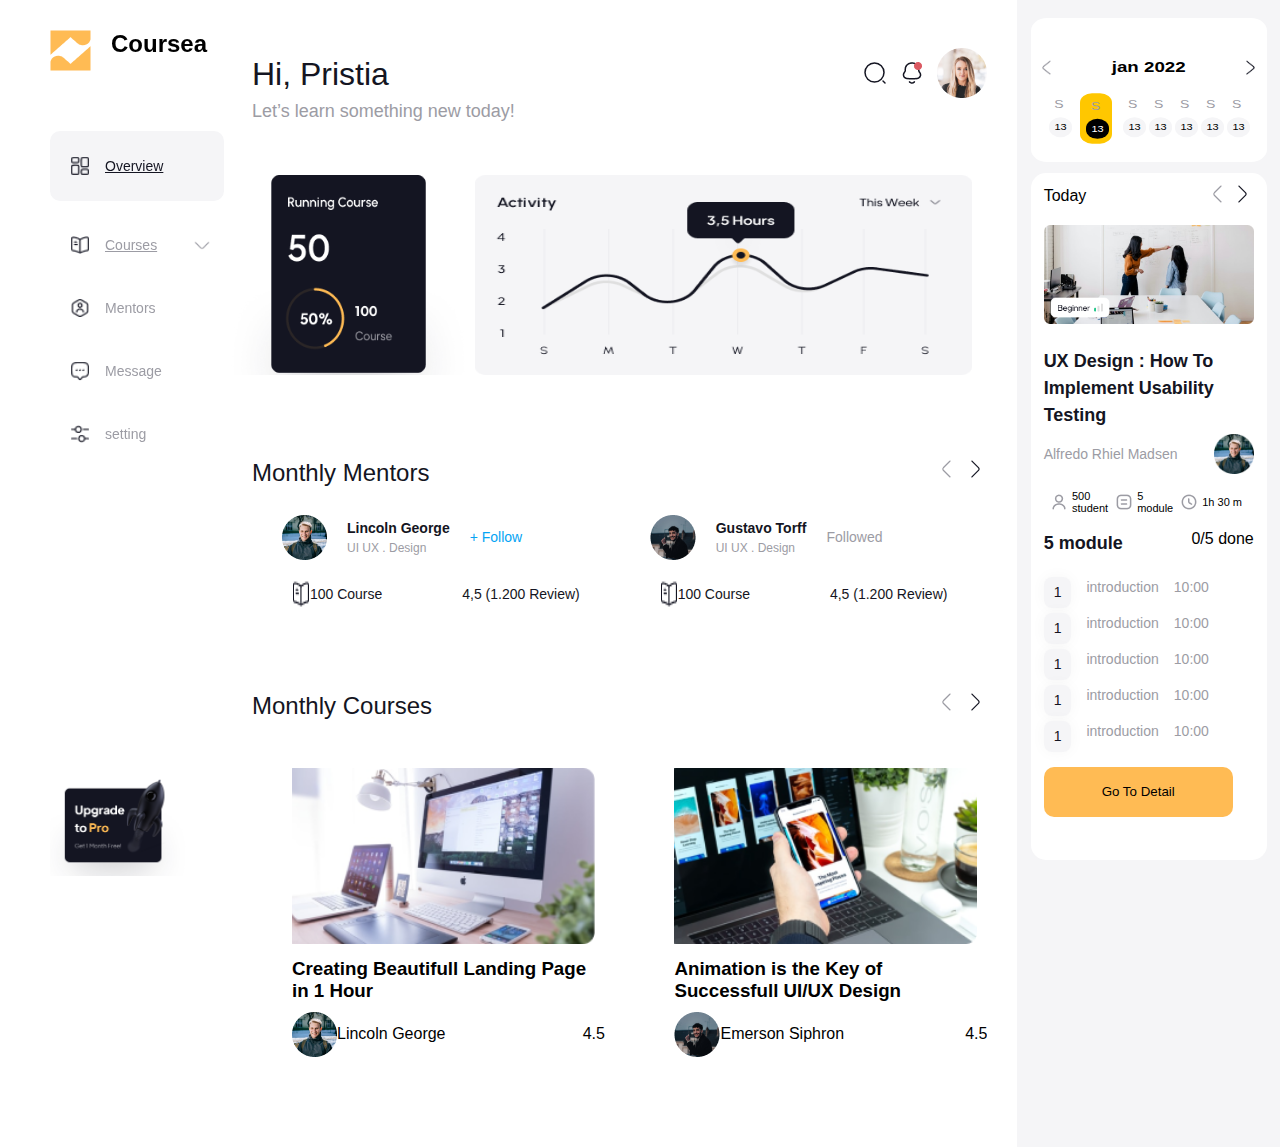
==== dashboard1/index.html @ 53ddb2e1 "first commit" ====
<!DOCTYPE html>
<html lang="en">
<head>
    <meta charset="UTF-8">
    <meta http-equiv="X-UA-Compatible" content="IE=edge">
    <meta name="viewport" content="width=device-width, initial-scale=1.0">
    <title>Coursea</title>
    <link href="style.css" rel="stylesheet" />
    <link href="style copy.css" rel="stylesheet" />

    <script src="script.js" defer></script>
</head>

<body>
    <noscript>
       You need to enable JavaScript to run this app.
    </noscript>
    <div id="root">
       <div class="main">
          <div class="bg-white">
            <img src="assets/menuhamburger.png" alt="" class="hamburger" onclick="ShandleClickMenu(this)">
         </div>
          <img src="assets/closewrong.png" alt="" class="wrong" onclick="ShandleWrong(this)">
          <div class="side-bar">
             <div class="logo">
                <img src="assets/Unionlogo.png" alt="logo" class="logo">
                <h2 class="logo-name">Coursea</h2>
             </div>

             <div class="nav">
                <div class="nav-menu">
                   <a class="menu active" href="/" onclick="handleMenuActive(this)">
                      <img src="assets/element-4overview.png" alt="logo">
                      <p>Overview</p>
                   </a>
                   <a class="menu" href="/allCourse1/index.html" onclick="handleMenuActive(this)">
                      <img src="assets/bookcourses.png" alt="logo">
                      <p>Courses</p>
                      <img src="assets/arrow-leftlight-arrow.png" alt="" class="rotate light"><img src="assets/arrow-rightdark-arrow.png" alt="" class="rotate dark">
                   </a>
                   <div class="menu" onclick="handleMenuActive(this)">
                      <img src="assets/user-octagonmentors.png" alt="logo">
                      <p>Mentors</p>
                   </div>
                   <div class="menu" onclick="handleMenuActive(this)">
                      <img src="assets/message.png" alt="logo">
                      <p>Message</p>
                   </div>
                   <div class="menu" onclick="handleMenuActive(this)">
                      <img src="assets/setting-4setting.png" alt="logo">
                      <p>setting</p>
                   </div>
                   <a class="upgrade" href="/purchase"><img src="assets/upgrade pro.png" alt="upgrade"></a>
                </div>
             </div>
          </div>
          <div class="center">
             <div class="db-header">
                <div class="db-h-info">
                   <h2>Hi, Pristia</h2>
                   <p>Let’s learn something new today!</p>
                </div>
                <div class="db-h-menus"><input class="db-search" placeholder="search here"><img src="assets/search-normal.svg" alt="" onclick="handleSearch(this)"><img src="assets/notif.png" alt="notify"><img src="assets/Rectangle 5997login-image.png" alt=""></div>
             </div>
             <div class="tracking"><img src="assets/patientdb-img1.png" alt="" class="db-img1"><img src="assets/patientdb-img2.png" alt="" class="db-img2"></div>
             <section class="mentors">
                <div class="heading">
                   <h2>Monthly Mentors</h2>
                   <div>
                     <img src="assets/arrow-leftlight-arrow.png" alt="" class="prev"onclick="handleMentorsList(this)" >
                     <img src="assets/arrow-rightdark-arrow.png" alt="" class="next"onclick="handleMentorsList(this)" >
                  </div>
                </div>
                <div class="content">
                   <div class="mentor followed show">
                      <div class="mentor-info">
                         <img src="assets/photomentor1.png" alt="">
                         <div>
                            <h3>Lincoln George</h3>
                            <p class="gray">UI UX . Design</p>
                         </div>
                         <p class="db-c-follow" onclick="handleFollow(this)">+ Follow </p>
                      </div>
                      <div class="mentor-course">
                         <div>
                            <img src="assets/bookcourses.png" alt="">
                            <p>100 Course</p>
                         </div>
                         <p>4,5 (1.200 Review)</p>
                      </div>
                   </div>
                   <div class="mentor show">
                      <div class="mentor-info">
                         <img src="assets/photomentor2.png" alt="">
                         <div>
                            <h3>Gustavo Torff</h3>
                            <p class="gray">UI UX . Design</p>
                         </div>
                         <p class="db-c-follow" onclick="handleFollow(this)">Followed </p>
                      </div>
                      <div class="mentor-course">
                         <div>
                            <img src="assets/bookcourses.png" alt="">
                            <p>100 Course</p>
                         </div>
                         <p>4,5 (1.200 Review)</p>
                      </div>
                   </div>
                   <div class="mentor">
                      <div class="mentor-info">
                         <img src="assets/photomentor2.png" alt="">
                         <div>
                            <h3>something Torff</h3>
                            <p class="gray">UI UX . Design</p>
                         </div>
                         <p class="db-c-follow" onclick="handleFollow(this)">Followed </p>
                      </div>
                      <div class="mentor-course">
                         <div>
                            <img src="assets/bookcourses.png" alt="">
                            <p>100 Course</p>
                         </div>
                         <p>4,5 (1.200 Review)</p>
                      </div>
                   </div>
                </div>
             </section>
             <section class="monthly-courses">
                <div class="heading">
                   <h2>Monthly Courses</h2>
                   <div>
                     <img src="assets/arrow-leftlight-arrow.png" alt="" class="prev" onclick="handleCourseList(this)" >
                     <img src="assets/arrow-rightdark-arrow.png" alt="" class="next" onclick="handleCourseList(this)" >
                  </div>
                </div>
                <div class="db-courses">
                   <a class="course show" href="/all-course" style="text-decoration: none; color: black;">
                      <img src="assets/photocourse1.png" alt="">
                      <h3>Creating Beautifull Landing Page in 1 Hour</h3>
                      <div class="faculty">
                         <div>
                            <img src="assets/photomentor1.png" alt="">
                            <p>Lincoln George</p>
                         </div>
                         <p class="rating">4.5</p>
                      </div>
                   </a>
                   <a class="course show" href="/all-course" style="text-decoration: none; color: black;">
                      <img src="assets/photocourse2.png" alt="">
                      <h3>Animation is the Key of Successfull UI/UX Design</h3>
                      <div class="faculty">
                         <div>
                            <img src="assets/photomentor2.png" alt="">
                            <p>Emerson Siphron</p>
                         </div>
                         <p class="rating">4.5</p>
                      </div>
                   </a>
                   <a class="course" href="/all-course" style="text-decoration: none; color: black;">
                      <img src="assets/photocourse2.png" alt="">
                      <h3>ldjfsak is the Key of Successfull UI/UX Design</h3>
                      <div class="faculty">
                         <div>
                            <img src="assets/photomentor2.png" alt="">
                            <p>Emerson Siphron</p>
                         </div>
                         <p class="rating">4.5</p>
                      </div>
                   </a>
                </div>
             </section>
          </div>
          <div class="right-bar">
             <div class="calender">
                <div class="month">
                   <img src="assets/arrow-leftlight-arrow.png" alt="" class="prev" onclick="handleMonth(this)" >
                   <h3><b class="r-month">jan</b> 2022</h3>
                   <img src="assets/arrow-rightdark-arrow.png" alt="" class="next" onclick="handleMonth(this)" >
                </div>
                <div class="day-style">
                   <div class="days">
                      <div class="day">S</div>
                      <div class="date">13</div>
                   </div>
                   <div class="days active">
                      <div class="day">S</div>
                      <div class="date">13</div>
                   </div>
                   <div class="days">
                      <div class="day">S</div>
                      <div class="date">13</div>
                   </div>
                   <div class="days">
                      <div class="day">S</div>
                      <div class="date">13</div>
                   </div>
                   <div class="days">
                      <div class="day">S</div>
                      <div class="date">13</div>
                   </div>
                   <div class="days">
                      <div class="day">S</div>
                      <div class="date">13</div>
                   </div>
                   <div class="days">
                      <div class="day">S</div>
                      <div class="date">13</div>
                   </div>
                </div>
             </div>
             <div class="db-course-info">
                <div class="db-r-header">
                   <p>Today</p>
                   <div><img src="assets/arrow-leftlight-arrow.png" alt=""><img src="assets/arrow-rightdark-arrow.png" alt=""></div>
                </div>
                <img src="assets/course-info/photocourse-info.png" alt="">
                <h3>UX Design : How To Implement Usability Testing</h3>
                <div class="course-handler">
                   <p>Alfredo Rhiel Madsen </p>
                   <img src="assets/photomentor1.png" alt="">
                </div>
                <div class="flex1">
                   <div>
                      <img src="assets/course-info/user.png" alt="">
                      <p>500 student</p>
                   </div>
                   <div>
                      <img src="assets/course-info/document.png" alt="">
                      <p>5 module</p>
                   </div>
                   <div>
                      <img src="assets/course-info/clock.png" alt="">
                      <p>1h 30 m</p>
                   </div>
                </div>
                <div class="flex2">
                   <h3>5 module</h3>
                   <p>0/5 done</p>
                </div>
                <div class="where">
                   <div>
                      <p class="sl-no">1</p>
                      <p>introduction</p>
                      <p>10:00</p>
                   </div>
                   <div>
                      <p class="sl-no">1</p>
                      <p>introduction</p>
                      <p>10:00</p>
                   </div>
                   <div>
                      <p class="sl-no">1</p>
                      <p>introduction</p>
                      <p>10:00</p>
                   </div>
                   <div>
                      <p class="sl-no">1</p>
                      <p>introduction</p>
                      <p>10:00</p>
                   </div>
                   <div>
                      <p class="sl-no">1</p>
                      <p>introduction</p>
                      <p>10:00</p>
                   </div>
                </div>
                <a href="/all-course"><button>Go To Detail</button></a>
             </div>
          </div>
       </div>
    </div>
    <!--
       This HTML file is a template.
       If you open it directly in the browser, you will see an empty page.
       
       You can add webfonts, meta tags, or analytics to this file.
       The build step will place the bundled scripts into the <body> tag.
       
       To begin the development, run `npm start` or `yarn start`.
       To create a production bundle, use `npm run build` or `yarn build`.
       -->
 </body>


</html>
---- dashboard1/style.css ----
html{
    scroll-behavior: smooth;
}
*{
    margin: 0;
    padding: 0;
    font-family: 'Plus Jakarta Sans', sans-serif;
    font-style: normal;
}

.main{
    display: flex;
    overflow: hidden;
    justify-content: space-evenly;
    /* padding-top: 50px; */
    /* margin-top: 50px; */
}

.side-bar{
    width: 15%;
    height: 100%;
    padding-top: 30px;
}

.center{
    width: 50%;
    padding-left: 60px;
    padding-top: 30px;
    padding-top: 50px;
    padding-bottom: 50px;
}

.right-bar{
    width: 25%;
    background: #F5F5F7;
    display: flex;
    flex-direction: column;
    justify-content: flex-start;
    /* transform: scaleY(0.7);
    margin-top: -13%; */
    /* position: fixed;
    top: 0;
    right: 0; */
}

.bg-white{
    width: 100vw;
    height: 60px;
    background: skyblue;
    margin-bottom: 20px;
    position: fixed;
    z-index: 1;
}
.hamburger{
    /* display: block!important; */
    position: absolute;
    left: 5%;
    z-index: 100;
    width: 30px;
    height: 30px;
    margin-top: 20px;
    margin-left: 20px;
    position: fixed;
}
.wrong{
    display: none;
    position: absolute;
    left: 60%;
    top: 30px;
    z-index: 100;
    width: 30px;
    height: 30px;

    position: fixed;
    /* background-color: black; */
}
.side-bar{
    display: flex;
    flex-direction: column;
    justify-content: flex-start;
    gap: 50px;
    margin-left: 50px;
    height: 100vh;
    position: fixed;
    top: 0;
    left: 0;
    bottom: 0;
    overflow-y: scroll;
    /* border: 2px solid #FCFCFC; */
}
.upgrade{
    /* width: 5vh;
    height: 5vh;
    position: fixed;
    bottom: 50px;
    align-self: flex-start;
    justify-self: flex-end;
    margin-bottom: 100px;
    margin-left: -50px;
    margin-top: 150px; */

    position: absolute;
    bottom: 50px;
    right: 50px;
    align-self: flex-start;
    justify-self: flex-end;
}
.upgrade img{
    width: 100%;
    height: 100%;
}
.nav-menu{
    display: flex;
    flex-direction: column;
    gap: 25px;
}
.logo{
    display: flex;
    gap: 20px;
    margin-bottom: 30px;
}
.menu{
    display: flex;
    gap: 15px;
    cursor: pointer;
    align-items: center;
    width: 70%;
    padding: 5px 20px;
    font-weight: 400;
    font-size: 14px;
    line-height: 200%;
    color: #9C9CA4;
}
.nav-menu .rotate{
    transform: rotate(-90deg);
    margin-left: 20px;
}
.nav-menu .active{
    height: 60px;
    background: #F5F5F7;
border-radius: 10px;
color: #141522;
}
.nav-menu .dark{
    display: none;
}
.nav-menu .active .light{
    display: none;
}
.nav-menu .active .dark{
    display: block;
}
.menu img{
    height: 20px;
}
.db-header{
    display:flex;
    justify-content: space-between;
}

.center{
    margin-left: 30px;
    margin-right: 30px;
}
.db-r-header{
    display: flex;
    /* flex-direction: row; */
    justify-content: space-between;
    align-items: center;
    height: 18px;
}

.db-h-info{
    display: flex;
    flex-direction: column;
    text-align: left;

}
.db-h-info h2{
    font-weight: 400;
font-size: 32px;
line-height: 150%;
color: #141522;

}
.db-h-info p{
    font-weight: 400;
font-size: 18px;
line-height: 150%;
color: #9C9CA4;

}

.db-search{
    display: none;
    border: none;
    outline: none;
    padding: 5px 15px;
    margin-right: 15px;
    border-bottom: 1px solid gray;
}
.db-h-menus{
    display: flex;
    align-items: center;
    margin-top: -30px;
    /* position: absolute;
    right: 25%;
    top: 15%; */
    cursor: pointer;
}
.mentor .gray{
    font-size: 12px;
}

.tracking{
    display: flex;
    margin-top: 50px;
    margin-left: -30px;
    height: 200px;
    overflow: hidden;
    /* gap: 30px; */
}
.db-img1{
    width: 33%;
    /* transform: scaleY(1.6); */
    height: 272px;
    /* padding-top: 33px; */
}
.db-img2{
    width: 65%;
}

.content h3{
    font-weight: 700;
font-size: 14px;
line-height: 150%;
/* identical to box height, or 21px */

display: flex;
align-items: center;

/* Neutral/Black */

color: #141522;
}

.gray{
    font-weight: 400;
    font-size: 12px;
    line-height: 150%;
    /* identical to box height, or 18px */
    
    
    /* Neutral/Dark Grey */
    
    color: #9C9CA4!important;
}


.mentors .heading{
    display: flex;
    justify-content: space-between;
    align-items: baseline;
    margin-top: 50px;
}
.content {
    display: flex;
}
.mentor{
    /* display: flex; */
    width: 50%;
    display: none;
}
.mentors .show{
    display: block;
}
.mentor-info{
    display: flex;
    align-items: center;
    margin-top: 30px;
    padding-left: 30px;
    gap: 20px;
}
.mentor-course{
    display: flex;
    justify-content: space-around;
    margin-top: 20px;
    /* padding-left: 20px; */
}

.mentor-course div{
    display: flex;
}
.mentor-course p{
    font-weight: 400;
font-size: 14px;
line-height: 200%;
/* identical to box height, or 28px */


/* Neutral/Black */

color: #141522;
}

.monthly-courses .heading{
    display: flex;
    justify-content: space-between;
    align-items: baseline;
    margin-top: 50px;
}
.db-courses{
    margin-top: 50px;
    display: flex;
    gap: 10%;
    margin-left: 40px;
}
.db-courses .course{
    display: flex;
    flex-direction: column;
    width: 40%;
    gap: 20px;
}
.db-courses .course{
    width: 50%;
    display: none;
}
.db-courses .show{
    display: block;
}
.course > img{
    margin-left: -10px;
}
.course .faculty{
    display: flex;
    justify-content: space-between;
    align-items: center;
}
.faculty div{
    display: flex;
    align-items: center;
}

.mentors h2, .monthly-courses h2{
    margin-top: 30px;
    margin-bottom: -10px;
    font-weight: 400;
font-size: 24px;
line-height: 150%;
/* identical to box height, or 36px */

display: flex;
align-items: center;

/* Neutral/Black */

color: #141522;
}

.calender{

    background: white;
    margin: 5%;
    border-radius: 16px;
    transform: scaleY(0.8);
    margin-top: 0px;
    /* padding: 1% 5%; */
}
.calender .month{
    display: flex;
    justify-content: space-between;
    margin-top: 50px;
    margin-inline: 2%;
}
.day-style{
    display: flex;
    gap: 7%;
    margin-left: 10%;
    margin-top: 10%;
    margin-bottom: 10%;
    width: 100%;
}
.day-style .active{
    padding: 6px 11px;
    border-radius: 12px;
    background: #ffc700;
    margin-top: -4px;
}
.day-style .active .date{
    background-color: black;
    color: white;
}
.days{
    width: 4%;
    display: flex;
    flex-direction: column;
    gap: 5px;
    cursor: pointer;
}
.days .day{
    font-weight: 400;
font-size: 14px;
line-height: 150%;
/* identical to box height, or 21px */

display: flex;
align-items: center;

/* Neutral/Dark Grey */

color: #9C9CA4;
}
.days .date{
    background: #F5F5F7;
    border-radius: 100px;
    width: 23px;
    height: 25px;
    display: flex;
    justify-content: center;
    align-items: center;
    margin-left: -5px;
    font-size: 11px;
}

.db-course-info{
    background-color: white;
    margin: 10px 5%;
    padding: 5%;
    border-radius: 15px;
    margin-top: -20px;
    /* padding-inline: 8%; */
}
.db-course-info img{
    margin: 20px 0;
}
.db-course-info>img{
    width: 100%;

}
.db-course-info h3{
    font-weight: 700;
font-size: 18px;
line-height: 150%;
/* or 27px */

display: flex;
align-items: center;

/* Neutral/Black */

color: #141522;
}
.db-course-info .course-handler{
    display: flex;
    justify-content: space-between;
    align-items: center;
    height: 40px;
    margin-top: 5px;
}
.db-course-info .course-handler p{
    font-weight: 400;
font-size: 14px;
line-height: 200%;
/* identical to box height, or 28px */


/* Neutral/Dark Grey */

color: #9C9CA4;
}
.course-handler img{
    max-width: 40px;
}

.flex1{
    display: flex;
    justify-content: center;
    /* gap: 10px; */
    flex-wrap: wrap;
}
.flex1 div{
    display: flex;
    align-items: center;
    gap: 5px;
    width: 31%;
    font-size: 11px;
}
.flex1 div p{
    font-weight: lighter;
}
.flex2{
    display: flex;
    justify-content: space-between;
    margin-bottom: 20px;
}
.where{
    display: flex;
    flex-direction: column;
    gap: 5px;
}
.where div{
    display: flex;
    justify-content: flex-start;
    gap: 15px;
}
.where div:last-child{
    justify-self: flex-end;
}
.where .sl-no{
    background: #F5F5F7;
box-shadow: 0px 0px 15px rgba(23, 23, 37, 0.04);
border-radius: 8px;
padding: 5px 10px;
font-weight: 400;
font-size: 14px;
line-height: 150%;
/* identical to box height, or 21px */

text-align: center;

/* Neutral/Black */

color: #141522;
}
.where p{
    font-weight: 400;
font-size: 14px;
line-height: 150%;
/* identical to box height, or 21px */


/* Neutral/Dark Grey */

color: #9C9CA4;

}
.db-course-info button{
    width: 90%;
height: 50px;

/* Primary/Yellow */

background: #FFBB54;
border-radius: 10px;
padding: 13px 24px;
border: none;
margin-top: 15px;
margin-bottom: 30px;
}

.mentors .db-c-follow{
    font-weight: 400;
    font-size: 14px;
    line-height: 150%;
    color: #9C9CA4;
    cursor: pointer;
}
.mentors .followed .db-c-follow{
    font-weight: 500;
    font-size: 14px;
    line-height: 150%;
    color: #04A4F4;
}

@media screen and (max-width: 1100px) {
    .main{
        justify-content: space-evenly;
    }
    .side-bar{
        display: none;
        /* z-index: 10000; */
        /* opacity: 0; */
    }
    
    .right-bar{
        width: 35%;
        margin-top: 60px;
    }
    .center{
        width: 60%;
    padding-left: 38px;
    padding-top: 100px;
    padding-right: 30px;
    padding-top: 116px;
    }
    .db-header{
        flex-direction: column-reverse;
        align-items: unset;
        padding-left: 9px;
        /* margin-bottom: -20px;
        margin-top: 15px; */
    }
    .db-courses h3{
        font-size: 18px;
    }
    .db-h-menus{
        /* margin-top: -120px; */
        gap: 30px;
        align-self: flex-end;
        position: absolute;
    right: 33%;
    /* top: 7%; */
    top: 12%;
    z-index: 1;

    }
    .db-header .db-h-info{
        margin-top: -28px;
        /* margin-bottom: 50px; */
    }
    .side-bar{
        height: 100%;
        width: 65%;
        background: rgb(210, 205, 205);
        margin-left: 0;
        padding-left: 50px;
        z-index: 11;
        overflow: scroll;
    }
}

.prev, .next{
    cursor: pointer;
}



@media screen and (min-width: 1100px) {
 
    .center{
        margin-left: 15%;
        width: 70%;
    }
    .side-bar{
        display: block!important;
        overflow: hidden;
    }
    .bg-white{
        display: none;
    }
    .hamburger{
        display: none;
    }
}


@media screen and (max-width: 900px) {
    .content{
        flex-direction: column;
    align-items: center;
    gap: 10px;
    }
    .mentor{
        width: 80%;
    }
}


@media screen and (max-width: 800px) {
    .db-courses{
        flex-direction: column;
    align-items: center;
    gap: 20px;
    }
    .db-courses .course{
        width: 82%;
    }
}

@media screen and (max-width: 700px){
    .right-bar{
        display: none;
    }

    .db-h-menus{
        right: 5%;
    }
    .center{
        width: 90%;
    }
    .right-bar{
        padding-top: 30px;
        padding-right: 20px;
        z-index: 10;
        position: fixed;
        top: 0;
        right: 0;
        bottom: 0;
        width: 65%;
        height: auto;
        overflow-Y: scroll;
        background: rgb(210, 205, 205);
        margin-left: 0;
        padding-left: 50px;
    }
}

@media screen and (max-width: 500px){
    .center{

        width: 100%;
        margin-left: 0;
        padding-top: 115px;
        padding-right: 0px;
    }
    .db-h-menus{
        /* display: none; */
    }
    .tracking{
        height: 150px;
        margin-top: 70px;
    }
    .db-img1{
        height: 200px;
    }
    .mentors .heading{
        margin-top: 30px;
    }
    .mentors .content{
        margin-left: -20px;
    }
    .mentor{
        margin-left: -20px;
    }
    .db-courses{
        margin-left: 0;
    }
    .side-bar{
        overflow: scroll;
    }
}
---- dashboard1/style copy.css ----
html{
    scroll-behavior: smooth;
}
*{
    margin: 0;
    padding: 0;
    font-family: 'Plus Jakarta Sans', sans-serif;
    font-style: normal;
}

.ac-center{
    /* width: 100vw; */
    /* padding-left: 20%; */
    padding-right: 80px;
}
.header{
    padding-top: 30px;
    height: auto!important;
    flex-direction: column;
}
.header1{
    display: flex;
    justify-content: space-between;
}
.header1 h1{
    align-self: flex-start;
}
.header2{
    display: flex;
    justify-content: flex-end;
    gap: 5%;
    align-items: center;
    padding-right: 50px;
}
.header2> div{
    height: 50px;
    display: flex;
    align-items: center;
    gap: 15px;
}
.sort-click{
    padding: 0px 20px;
    display: flex;
    align-items: center;
gap: 14px;

width: 96px;
height: 50px;

/* Neutral/Soft Grey */

border: 1px solid #F5F5F7;
border-radius: 10px;

}
.header2 .sort-options{
    display: flex;
    flex-direction: column;
    flex-wrap: wrap;

    width: 300px;
    z-index: 10000;
    
    font-weight: 400;
    font-size: 12px;
    line-height: 150%;
    color: #141522;
    padding: 20px;
    background: #FFFFFF;
    box-shadow: 0px 50px 100px rgba(0, 0, 0, 0.1);
    border-radius: 10px;

    position: absolute;
    right: 25%;
    /* top: 34%; */
    display: none;

}
.sort-options div{
    display: flex;
    flex-wrap: wrap;
    gap: 20px;
}
.sort-options .active{
    background: black;
    color: white;
}
.sort-options h2{
    font-weight: 400;
    font-size: 14px;
    line-height: 150%;
    color: #141522;
}
.sort-option{
    padding: 9px 30px;
    width: 74px;
    height: 36px;
    background: #FFFFFF;
    border: 1px solid #F5F5F7;
    border-radius: 10px;
    text-align: center;
    display: flex;
    justify-content: center;
    align-items: center;
}
.header2 img{
    width: 17px;
    height: 17px;
}
.header2 .input{

    justify-self: flex-start;
}
.header2 input{
    width: 200px;
    font-weight: 400;
    font-size: 12px;
    line-height: 150%;
    padding-left: 15px;
    color: #9C9CA4;
    border: none;
outline: none;
border-bottom: 1px solid gray;
}
/* .header2 .input::after{
    content: url(".../public/assets/search-normal.svg");
} */
.header2 p{
    font-weight: 400;
font-size: 12px;
line-height: 150%;
/* identical to box height, or 18px */


/* Neutral/Black */

color: #141522;
}


.courses{
    padding-top: 50px;
    display: flex;
    justify-content: space-evenly;
    flex-wrap: wrap;
    gap: 5%;
}
.course{
    overflow: hidden;
    width: 30%;
    min-width: 280px;
    margin-bottom: 40px;
    /* z-index: -1; */
}
.course>img{
    width: 100%;
}
.course-mentor{
    display: flex;
    justify-content: space-between;
    /* width: 30%; */
}
.course-mentor div{
    display: flex;
    align-items: center;
}
.course-mentor div p{
    font-weight: 400;
font-size: 14px;
line-height: 200%;
/* identical to box height, or 28px */


/* Neutral/Dark Grey */

color: #9C9CA4;

}
.course-info{
    display: flex;
    width: 100%;
    gap: 8px;
}
.course-info div{
    width: 33%;
    display: flex;
    align-items: center;
    gap: 6px;

    font-weight: 400;
font-size: 14px;
line-height: 200%;
/* identical to box height, or 28px */


/* Neutral/Black */

color: #141522;

}
.course-info img{
    width: 17px;
    height: 17px;
}
.course h3{
    margin: 10px 0;
}
.course-mentor{
    margin: 10px 0;
    margin-right: 15px;
}

@media screen and (max-width:800px){
    .course{
        width: 95%;
    }
    .header{
        padding-top: 40px;
    }
    .header1{
        flex-direction: column-reverse;
        justify-content: flex-start;
    }
    .header1 .login{
        align-self: flex-end;
        margin-top: -70px;
        margin-bottom: 15px;
        z-index: 10;
    }
    
    .ac-center{
        padding-left: 30px;
    padding-right: 30px;
    }
}


.ac-center{
    margin-left: 20%;
    /* padding-top: 50px; */
}

@media screen and (max-width: 1100px){
    .ac-center{
        margin-left: 0;
        padding-left: 5%;
    }
    .header{
    padding-top: 80px;

    }
}

@media screen and (max-width:700px){
    .header2{
        padding-right: 0;
        flex-direction: column;
    }
    .sort-options{
        margin-inline: -14%;
    }
    .header1{
        margin-inline: 5%;
    }
    .sort-click{
        width: 70px;
        /* padding: 0px 20px; */
    }
}
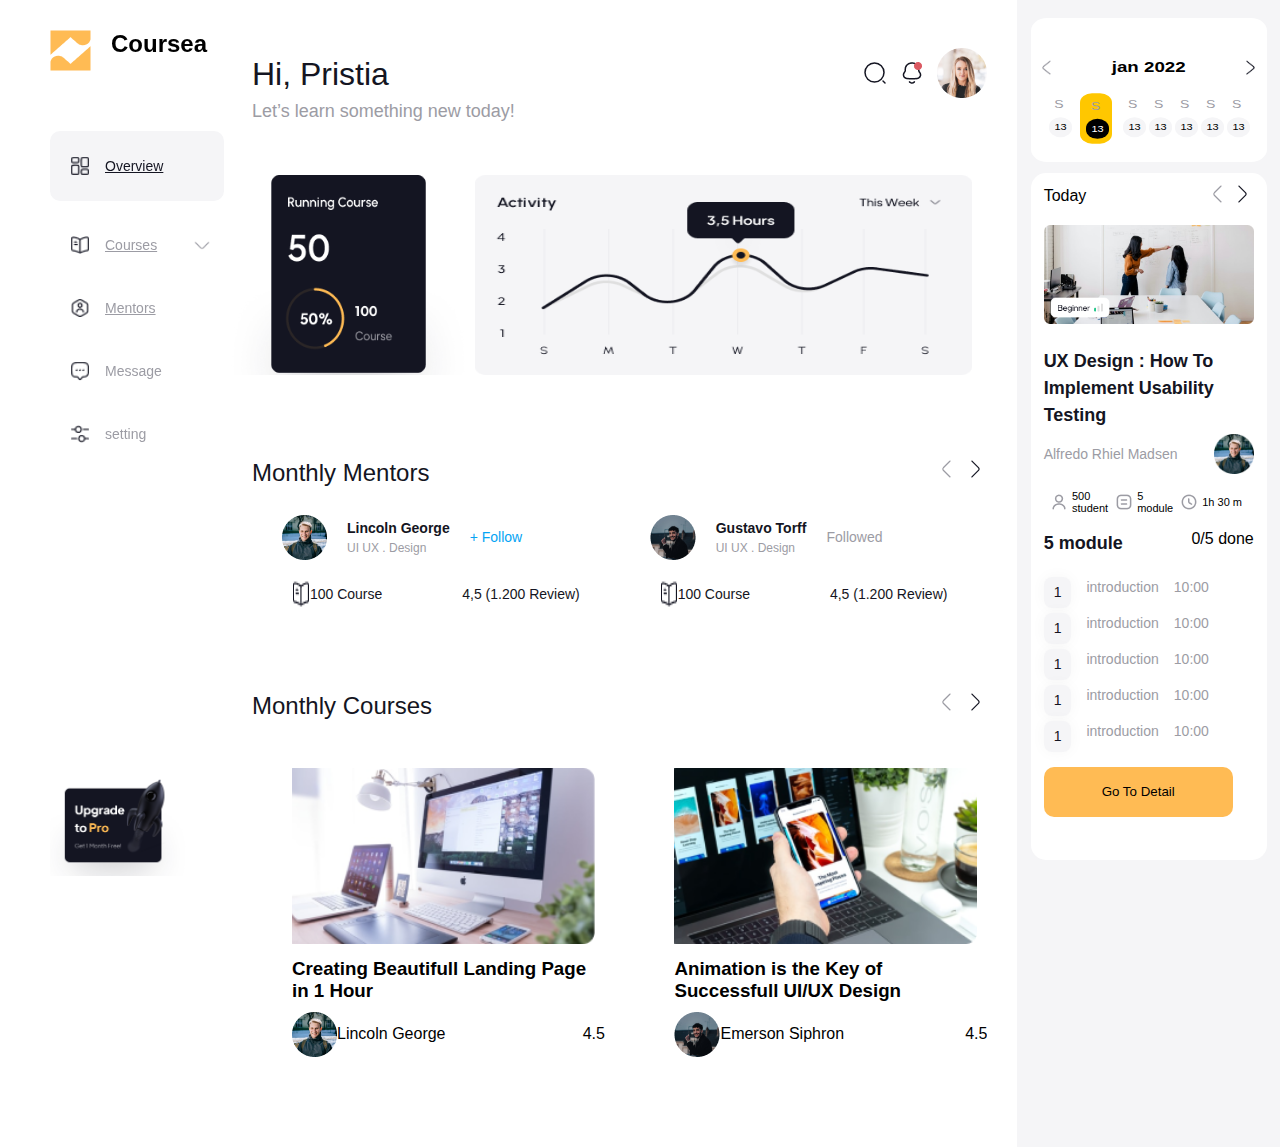
==== commit c2fb6a46: "mentors1" ====
--- a/dashboard1/index.html
+++ b/dashboard1/index.html
@@ -29,7 +29,7 @@
 
              <div class="nav">
                 <div class="nav-menu">
-                   <a class="menu active" href="/" onclick="handleMenuActive(this)">
+                   <a class="menu active" href="/dashboard1/index.html" onclick="handleMenuActive(this)">
                       <img src="assets/element-4overview.png" alt="logo">
                       <p>Overview</p>
                    </a>
@@ -38,10 +38,10 @@
                       <p>Courses</p>
                       <img src="assets/arrow-leftlight-arrow.png" alt="" class="rotate light"><img src="assets/arrow-rightdark-arrow.png" alt="" class="rotate dark">
                    </a>
-                   <div class="menu" onclick="handleMenuActive(this)">
+                   <a class="menu" href="/mentors/index.html" onclick="handleMenuActive(this)">
                       <img src="assets/user-octagonmentors.png" alt="logo">
                       <p>Mentors</p>
-                   </div>
+                   </a>
                    <div class="menu" onclick="handleMenuActive(this)">
                       <img src="assets/message.png" alt="logo">
                       <p>Message</p>
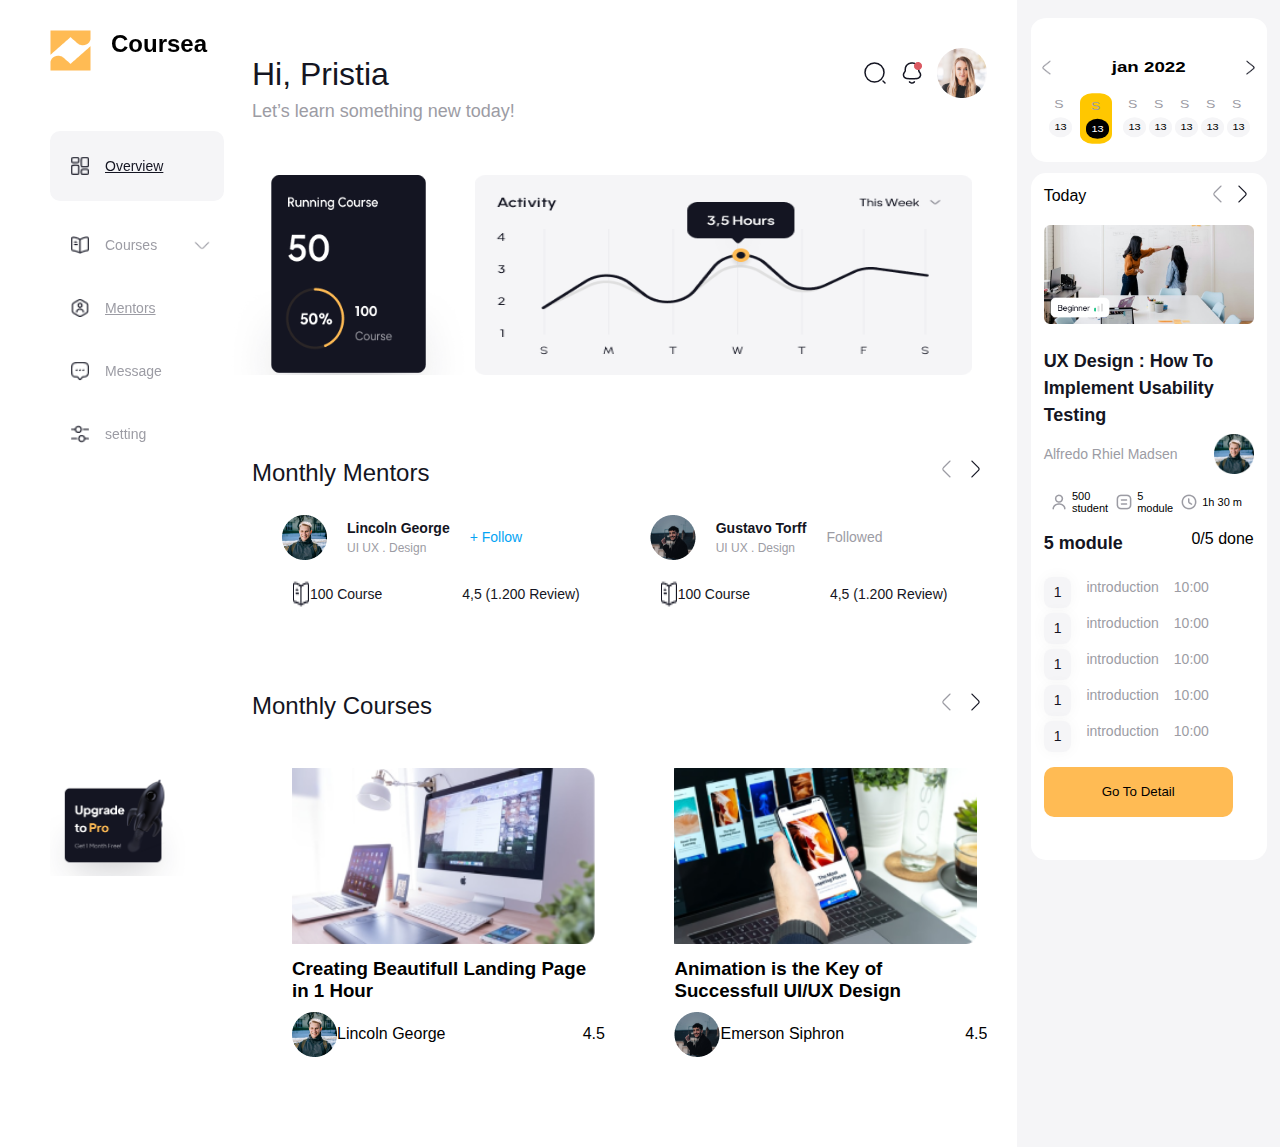
==== commit 921f45a4: "links" ====
--- a/dashboard1/index.html
+++ b/dashboard1/index.html
@@ -17,43 +17,52 @@
     </noscript>
     <div id="root">
        <div class="main">
-          <div class="bg-white">
+         <div class="bg-white">
             <img src="assets/menuhamburger.png" alt="" class="hamburger" onclick="ShandleClickMenu(this)">
          </div>
           <img src="assets/closewrong.png" alt="" class="wrong" onclick="ShandleWrong(this)">
           <div class="side-bar">
-             <div class="logo">
-                <img src="assets/Unionlogo.png" alt="logo" class="logo">
-                <h2 class="logo-name">Coursea</h2>
-             </div>
-
-             <div class="nav">
-                <div class="nav-menu">
-                   <a class="menu active" href="/dashboard1/index.html" onclick="handleMenuActive(this)">
-                      <img src="assets/element-4overview.png" alt="logo">
-                      <p>Overview</p>
-                   </a>
-                   <a class="menu" href="/allCourse1/index.html" onclick="handleMenuActive(this)">
-                      <img src="assets/bookcourses.png" alt="logo">
-                      <p>Courses</p>
-                      <img src="assets/arrow-leftlight-arrow.png" alt="" class="rotate light"><img src="assets/arrow-rightdark-arrow.png" alt="" class="rotate dark">
-                   </a>
-                   <a class="menu" href="/mentors/index.html" onclick="handleMenuActive(this)">
-                      <img src="assets/user-octagonmentors.png" alt="logo">
-                      <p>Mentors</p>
-                   </a>
-                   <div class="menu" onclick="handleMenuActive(this)">
-                      <img src="assets/message.png" alt="logo">
-                      <p>Message</p>
-                   </div>
-                   <div class="menu" onclick="handleMenuActive(this)">
-                      <img src="assets/setting-4setting.png" alt="logo">
-                      <p>setting</p>
-                   </div>
-                   <a class="upgrade" href="/purchase"><img src="assets/upgrade pro.png" alt="upgrade"></a>
-                </div>
-             </div>
-          </div>
+            <div class="logo">
+               <img src="assets/Unionlogo.png" alt="logo" class="logo">
+               <h2 class="logo-name">Coursea</h2>
+            </div>
+
+            <div class="nav">
+               <div class="nav-menu">
+                  <a class="menu active" href="/dashboard1/index.html" onclick="handleMenuActive(this)">
+                     <img src="assets/element-4overview.png" alt="logo">
+                     <p>Overview</p>
+                  </a>
+                  <div class="menu" onclick="handleMenuActive(this)" id="course-menu">
+                     <img src="assets/bookcourses.png" alt="logo">
+                     <p>Courses</p>
+                     <img src="assets/arrow-leftlight-arrow.png" alt="" class="rotate light"><img src="assets/arrow-rightdark-arrow.png" alt="" class="rotate dark">
+
+                        <div class="course-hidden">
+                           <a href="../allCourse1/index.html">Explore course</a>
+                           <a href="../myCourses/index.html">My courses</a>
+                        </div>
+                  </div>
+
+
+
+                  <a class="menu" href="/mentors/index.html" onclick="handleMenuActive(this)">
+                     <img src="assets/user-octagonmentors.png" alt="logo">
+                     <p>Mentors</p>
+                  </a>
+                  <div class="menu" onclick="handleMenuActive(this)">
+                     <img src="assets/message.png" alt="logo">
+                     <p>Message</p>
+                  </div>
+                  <div class="menu" onclick="handleMenuActive(this)">
+                     <img src="assets/setting-4setting.png" alt="logo">
+                     <p>setting</p>
+                  </div>
+                  <a class="upgrade" href="/purchase"><img src="assets/upgrade pro.png" alt="upgrade"></a>
+               </div>
+            </div>
+         </div>
+
           <div class="center">
              <div class="db-header">
                 <div class="db-h-info">
--- a/dashboard1/style copy.css
+++ b/dashboard1/style copy.css
@@ -210,6 +210,50 @@
     margin-right: 15px;
 }
 
+
+
+
+
+#course-menu{
+    position: relative;
+}
+.course-flex{
+    display: flex;
+    align-items: center;
+}
+.dropdown{
+    display: flex;
+}
+.course-hidden{
+    display: none;
+    position: absolute;
+    top: 50px;
+    left: 0px;
+    background: whitesmoke;
+    width: 150px;
+    border-radius: 10px;
+    padding: 15px 40px;
+}
+.course-hidden a{
+    text-decoration: none;
+    color: black;
+    display: block;
+}
+.nav-menu .active .course-hidden{
+    display: block;
+}
+.course-hidden a:hover{
+    background-color: rgb(250, 249, 249);
+    padding: 5px;
+    display: block;
+}
+
+
+
+
+
+
+
 @media screen and (max-width:800px){
     .course{
         width: 95%;
